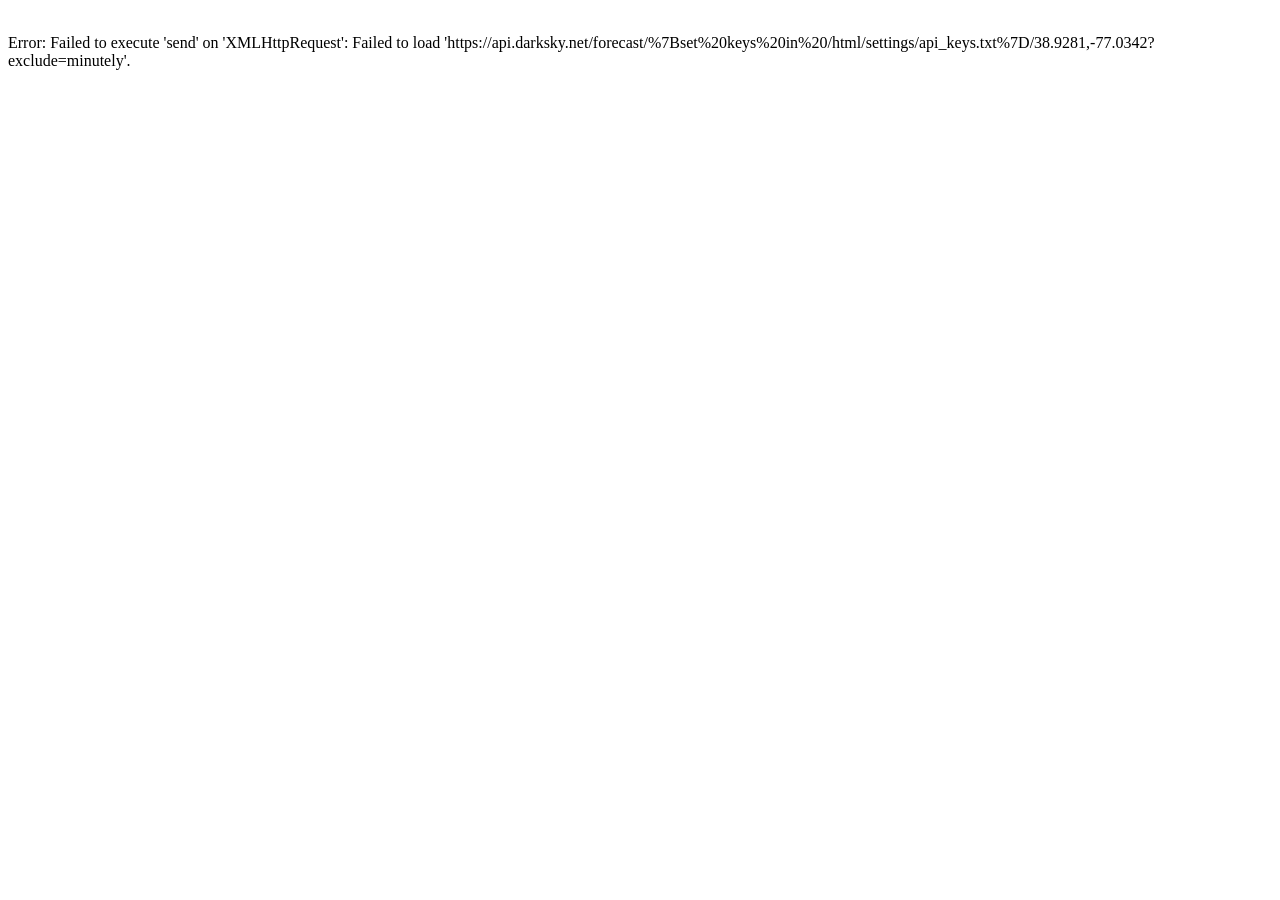
==== html/weather.html @ e0bd58fa "Update todos, enable alerts" ====
<!DOCTYPE HTML PUBLIC "-//W3C//DTD HTML 4.01 Transitional//EN" "http://www.w3.org/TR/html4/loose.dtd">
<html>
<head>
    <title>DC Weather Data</title>
	<meta http-equiv="refresh" content="180">
	<meta http-equiv="Content-Type" content="text/html; charset=utf-8">
    <script src="http://ajax.googleapis.com/ajax/libs/jquery/1.9.0/jquery.min.js" type="text/javascript"></script>
    <script src="api/darksky/weather.js" type="text/javascript"></script>
    <script src="js/api_key.js" type="text/javascript"></script>
	<link href="css/style.css" rel="stylesheet">
	<link href="css/weather-bar.css" rel="stylesheet">
	<link href="css/fontawesome-all.css" rel="stylesheet">
    <link href="css/dripicons-webfont.css" rel="stylesheet">
	<script type="text/javascript">
    $(function() {
		// Set DARKSKY API key in: 	/html/settings/api_keys.txt
		//	DARK SKY API: 1000 requests per day, 41 per hour.
		// 		Every 15 minutes: 96 requests/day
		// 		Every 5 minutes: 288 requests/day
		//		Every 3 minutes: 480 requests/day (selected)
		// 		Every 2 minutes: 720 requests/day
		
		var coordinates = "38.9281,-77.0342";
		var darkSkyUrl_forecast = "https://api.darksky.net/forecast/";
		var refreshRate = 0;	// TODO
		
		var staticWeatherData = {};		
		var allWeatherAlerts = [];
		var allWeatherHourly = {};
		var allWeatherDaily = {};
		
		var displayObj = document.getElementById("display");
		
		var dateObj = new Date();
		var dateNow = dateObj.toLocaleDateString();
		var timeNow = dateObj.toLocaleTimeString();
		var dayOfWeek = dateObj.getDay();
		var days = ['Sunday', 'Monday', 'Tuesday', 'Wednesday', 'Thursday', 'Friday', 'Saturday'];
		var today = days[dayOfWeek];
		var timezone = "";
		var offset = "";
		
		// File loading functions
		// ----------------------------------------------------------
		function loadJSON(callback) {
			var xobj = new XMLHttpRequest();
				xobj.overrideMimeType("application/json");
			// Synchronous ajax call (false)
			xobj.open('GET', 'api/darksky/static_dcexample.json', false);
			xobj.onreadystatechange = function () {
				  if (xobj.readyState == 4 && xobj.status == "200") {
					callback(xobj.responseText);
				  }
			};
			xobj.send(null);  			
		}		
		function setWeatherDataCallback(data) {
			staticWeatherData = JSON.parse(data);
		}	
	
		function saveWeatherInfoStatic(){
			var weatherHourly = staticWeatherData.hourly;
			var weatherDaily = staticWeatherData.daily;
			var weatherAlerts = staticWeatherData.alerts;
			
			allWeatherHourly = new WeatherHourlies(weatherHourly);
			allWeatherDaily = new WeatherDailies(weatherDaily);

			for (var i = 0; i < weatherAlerts.length; i++) {
				allWeatherAlerts.push(new WeatherAlert(weatherAlerts[i]));
			}
		}    
		function saveWeatherInfoAJAX() {
			var params = {
				"exclude": "minutely",
			};
  			var apiLink = "https://api.darksky.net/forecast/" + apiKeyHelper.apiKey + "/" + coordinates + "?" + $.param(params);
			$.ajax({
				url: apiKeyHelper.getAPIUrl(apiLink),
				type: "GET",
				async: false,
			})
			.done(function(data, textStatus, request) {
				var responseHeaders = request.getAllResponseHeaders();
				var numCalls = request.getResponseHeader('X-Forecast-API-Calls');
				var weatherData = data;
				var weatherHourly = weatherData.hourly;
				var weatherDaily = weatherData.daily;
				var weatherAlerts = weatherData.alerts;
				
				allWeatherHourly = new WeatherHourlies(weatherHourly);
				allWeatherDaily = new WeatherDailies(weatherDaily);

				if (weatherAlerts !== undefined) {
					for (var i = 0; i < weatherAlerts.length; i++) {
						allWeatherAlerts.push(new WeatherAlert(weatherAlerts[i]));
					}
				}
			})
			.fail(function(xhr, status, error) {
				displayObj.innerHTML += "<br>Error: " + error.message;
			});
			
		}  
		function displayWeatherInfo(showAlerts) {
			var weatherUtils = new WeatherUtils();
			var pageHTML = "<table class='outerTable forecast-table'>";
			
			// Alerts
			if (allWeatherAlerts.length > 0 && showAlerts) {
				pageHTML += "<tr><td colspan='4' width='100%'>";
				pageHTML += "<table border=0 cellpadding=5 cellspacing=0>";
				if (allWeatherAlerts !== undefined || allWeatherAlerts.length > 0) {
					for (var a = 0; a < allWeatherAlerts.length; a++) {
						var currentAlert = allWeatherAlerts[a];
						pageHTML += "<tr><td>";
						pageHTML += currentAlert.title + " (" + currentAlert.regions.join(",") + ")<br>";
						pageHTML += "Severity: " + currentAlert.severity + "<br>"
						pageHTML += "Issued: " + currentAlert.getDate(currentAlert.time) + " " + currentAlert.getTime(currentAlert.time) + "<br>";
						pageHTML += "Expires: " + currentAlert.getDate(currentAlert.expires) + " " + currentAlert.getTime(currentAlert.expires) + "<br>";
						pageHTML += "<br>" + currentAlert.description + "<br>";
						pageHTML += "<a href='" + currentAlert.moreInfoUri + "'>MORE INFO</a>";
						pageHTML += "</td></tr>";
					}
				}
				pageHTML += "</table></td></tr>";
			}
			
			// Today
			// -------------------------------------------------------------
			var currentHour = allWeatherHourly.allHours[0];
			var todayForecast = allWeatherDaily.allDays[0];
			pageHTML += "<tr><td style='vertical-align:top;' rowspan='2' class='weather-panel " 
				+ weatherUtils.getDayBackgroundColor(currentHour.icon) + " today'>";
			pageHTML += "<span class='weather-day weather-uppercase'>" + currentHour.getDay() + "</span> ";
			pageHTML += "<span class='weather-uppercase weather-date'>" + currentHour.getDate() + "<br>" + currentHour.getTime(false) + "</span><br>";
			
			var todayHigh = Math.round(todayForecast.temperatureHigh);
			var todayLow = Math.round(todayForecast.temperatureLow);
			pageHTML += iconAndCandlestick('#ccc', weatherUtils, todayHigh, todayLow, todayHigh, todayLow, currentHour.icon, true);
			
			pageHTML += "<table border=0 cellpadding=0 cellspacing=2 width='100%'><tr></tr><tr><td>";
			pageHTML += "<span class='forecast-hi'>" + Math.round(currentHour.temperature) + "&#0176;</span></td>";
			pageHTML += "<td style='align:right;'>";
			pageHTML += "<span class='forecast-summary'>" + currentHour.summary + "</span>";
			pageHTML += "</td></tr></table>";
			
			//pageHTML += "<span class='forecast-hi'>" + Math.round(currentHour.temperature) + "&#0176;</span>";
			//pageHTML += "&nbsp;";
			//pageHTML += "<span class='forecast-summary'>" + currentHour.summary + "</span><br>";
			
			// EVERY THREE HOURS
			pageHTML += "<table border=0 cellpadding=5 cellspacing=0 class='forecast-next-hours'>";
			for (var h = 2; h < 9; h += 3) {	
				var currentForecast = allWeatherHourly.allHours[h];
				pageHTML += "<tr>";
				pageHTML += "<td>" + currentForecast.getTime() + "</td>";
				pageHTML += "<td align='center'><i class='weather-icon icon diw-" + weatherUtils.getWeatherIcon(currentForecast.icon);
				pageHTML += "' style='font-size:25pt;position:relative;top:0px;' title='" + currentForecast.icon + "'></i></td></tr>";
			}
			pageHTML += "</table><br>";
			
			//pageHTML += "<span class='forecast-hi'>" + Math.round(todayForecast.temperatureHigh) + "&#0176;</span>" + " / ";
			//pageHTML += Math.round(todayForecast.temperatureLow) + "&#0176;<br>";
			
						
			pageHTML += "<table border=0 cellpadding=10 cellspacing=0 class='forecast-sunrise-sunset'>";					
			pageHTML += "<tr><td align='center'><i class='icon diw-sun-low' title='sunrise'></i></td><td>";
			pageHTML += weatherUtils.getTime(todayForecast.sunriseTime) + "</td><tr>";
			pageHTML += "<td align='center'><i class='icon diw-sun-lower' title='sunset'></i></td><td>";
			pageHTML += weatherUtils.getTime(todayForecast.sunsetTime) + "</td></tr></table>";		

			// BOTTOM TABLE: high/low, summary, and precip
			pageHTML += "<br><table border=0 cellpadding=4 cellspacing=0 width='100%'><tr></tr><tr>";
			pageHTML += "<td>";
			// High/low and summary
			pageHTML += 		"<span class='forecast-hi'>" + Math.round(todayForecast.temperatureHigh) + "&#0176;</span>" + " / ";
			pageHTML += 		Math.round(todayForecast.temperatureLow) + "&#0176;<br>";
			pageHTML += 		"<span class='forecast-summary'>" + todayForecast.summary + "</span>";
			pageHTML += "</td><td align=right style='vertical-align:bottom;'>";	
			// Precipitation percent
			var precipProbability = Math.round(todayForecast.precipProbability);
			pageHTML += "<table border=0 cellpadding=4 cellspacing=0 class='precip-box'>";
			pageHTML += 	"<tr class='precip-box'>";
			pageHTML += 		"<td rowspan=2 class='precip-box'>";
			pageHTML += 			"<div class='overflow-wrap'>";
			pageHTML += 				"<div class='respect-overflow' style='height: " + precipProbability + "%; z-index:300;'>";
			pageHTML += 					"<div></div>";
			pageHTML += 				"</div>";
			pageHTML += 			"</div>";
			pageHTML += 		"</td>";
			pageHTML += 		"<td class='precip-box'>";
			pageHTML += 			"<i class='icon diw-" + weatherUtils.getPrecipWeatherIcon(todayForecast.precipType, precipProbability);
			pageHTML += 				"' style='font-size:22pt;position:relative;top:7px;left:-2px;' title='" + todayForecast.precipType + "'></i>";
			pageHTML += 		"</td>";
			pageHTML += 	"</tr>";
			pageHTML +=  "<tr>";
			pageHTML += 		"<td style='position:relative;top:-4px;'>";
			pageHTML += 		precipProbability + "%";
			pageHTML += 		"</td>";
			pageHTML += 	"</tr>";
			pageHTML += "</table>";
			pageHTML += "</td></tr></table>"
			
			// End of today cell
			pageHTML += "</td>";
			
			// -------------------------------------------------------------			
			// Next six days
			// -------------------------------------------------------------			
			pageHTML += forecastRow(weatherUtils, allWeatherDaily, 1, 4);
			pageHTML += "</tr><tr>";
			pageHTML += forecastRow(weatherUtils, allWeatherDaily, 4, 7);
			pageHTML += "</tr></table>";
			// -------------------------------------------------------------
			return pageHTML;
		}
		
		function forecastRow(weatherUtils, allWeatherDaily, startDay, endDay) {	
			var rowHTML = "";
			var highestTemp = Math.round(allWeatherDaily.allDays[startDay].temperatureHigh);
			var lowestTemp = Math.round(allWeatherDaily.allDays[startDay].temperatureLow);
			for (var day = startDay; day < endDay; day++) {		
				if (allWeatherDaily.allDays[day].temperatureHigh > highestTemp) {
					highestTemp = Math.round(allWeatherDaily.allDays[day].temperatureHigh);
				}
				if (allWeatherDaily.allDays[day].temperatureLow < lowestTemp) {
					lowestTemp = Math.round(allWeatherDaily.allDays[day].temperatureLow);
				}
			}
			for (var day = startDay; day < endDay; day++) {		
				var currentDay = allWeatherDaily.allDays[day];
				rowHTML += "<td class='forecast-next-seven weather-panel "
								+ weatherUtils.getDayBackgroundColor(currentDay.icon) + "'>";
				rowHTML += "<div class='weather-uppercase'>";
				rowHTML += "<div class='day-" + currentDay.getDay() + " weather-day'>" + currentDay.getDay() + "</div>";
				rowHTML += "<div class='weather-date'>" + currentDay.getDate() + "</div>";
				rowHTML += "</div>";
				
				var rainBlue = "rgb(0, 170, 255)";
				var gray = "#ccc";
				var candleColor = gray;
				
				// Candlestick
				var todayHigh = Math.round(currentDay.temperatureHigh);
				var todayLow = Math.round(currentDay.temperatureLow);
				rowHTML += iconAndCandlestick('#ccc', weatherUtils, todayHigh, todayLow, highestTemp, lowestTemp, currentDay.icon);
								
				// Horizontal bar TEST
				//rowHTML += "<div class='weather-bar blue stripes'><span style='width: " + todayHigh + "%'></span></div>";
				
				// BOTTOM TABLE: high/low, summary, and precip
				rowHTML += "<table border=0 cellpadding=2 cellspacing=0 width='100%'><tr>";
				rowHTML += "<td>";
				// High/low and summary
				rowHTML += 		"<span class='forecast-hi'>" + todayHigh + "&#0176;</span>" + " / ";
				rowHTML += 		todayLow + "&#0176;<br>";
				rowHTML += 		"<span class='forecast-summary'>" + weatherUtils.getShortenedSummary(currentDay.icon) + "</span>";
				rowHTML += "</td><td align=right>";				
				// Precip data
				var precipProbability = Math.round(currentDay.precipProbability);
				rowHTML += 		"<table border=0 cellpadding=4 cellspacing=0 class='precip-box'>";
				rowHTML += 			"<tr>";
				rowHTML += 				"<td rowspan=2 class='precip-box'>";
				rowHTML += 					"<div class='overflow-wrap'>";
				rowHTML += 						"<div class='respect-overflow' style='height: " + precipProbability + "%; z-index:300;'>";
				rowHTML += 							"<div></div>";
				rowHTML += 						"</div>";
				rowHTML += 					"</div>";
				rowHTML += 				"</td>";
				rowHTML += 				"<td class='precip-box'>";
				rowHTML += 					"<i class='icon diw-" + weatherUtils.getPrecipWeatherIcon(currentDay.precipType, currentDay.precipProbability);
				rowHTML += 						"' style='font-size:22pt;position:relative;top:7px;left:-2px;' title='" + currentDay.precipType + "'></i>";
				rowHTML += 				"</td>";
				rowHTML += 			"</tr>";
				rowHTML +=  		"<tr class='precip-box'>";
				rowHTML += 				"<td style='position:relative;top:-4px;'>";
				rowHTML += 				precipProbability + "%";
				rowHTML += 				"</td>";
				rowHTML += 			"</tr>";
				rowHTML += 		"</table>";
				rowHTML += "</td></tr></table>"
				
				rowHTML += "</td>";
			}
			return rowHTML;
		}
		
		function iconAndCandlestick(candleColor, weatherUtils, todayHigh, todayLow, highestHigh, lowestLow, icon, isFirstPanel = false) {
			var candleHTML = "";
			var minimumCandlestickHeight = (isFirstPanel === true) ? 80 : 165;
			var diff = todayHigh-todayLow;
			if (diff == 0) { diff = 1; }
			var candlestickLength = diff*4;
			var fromTop = (isFirstPanel === true) ? -20 : ((highestHigh-todayHigh)*4) - highestHigh;
			var totalPossibleCandlestickHeight = (highestHigh-lowestLow) * 5;
			if (totalPossibleCandlestickHeight < minimumCandlestickHeight) {
				totalPossibleCandlestickHeight = minimumCandlestickHeight;
			}
			candleHTML += "<table border=0 cellpadding=5 cellspacing=0><tr></tr><tr>";
			candleHTML += "<td style='height: " + totalPossibleCandlestickHeight + "px;width:50%'>";
			candleHTML += 		"<i class='weather-icon icon diw-" + weatherUtils.getWeatherIcon(icon);
			candleHTML += 		"' title='" + icon + "'></i>";
			candleHTML += "</td>";
			candleHTML += "<td style='height: " + totalPossibleCandlestickHeight + "px;width:50%;'>";	
			candleHTML += 		"<div class='temp-range-candlestick' ";
			candleHTML += 		"style='height: " + candlestickLength + "px; top: " + fromTop + "px; background-color: " + candleColor + ";'>";
			candleHTML += 			"<span class='candlestick_high_temp'>" + todayHigh + "&deg;</span>";
			candleHTML += 			"<span class='candlestick_low_temp'>" + todayLow + "&deg;</span>";
			candleHTML += 		"</div>";
			candleHTML += "</td>";
			candleHTML += "</tr></table>";
			return candleHTML;
		}
		
		// Load up static helper files
		var apiKeyHelper = new ApiKeyHelper("DARKSKY");
		if (apiKeyHelper.error != "") {
			displayObj.innerHTML = apiKeyHelper.error;			
		}
		loadJSON(setWeatherDataCallback);
		
		//saveWeatherInfoStatic();
		saveWeatherInfoAJAX();
		
		var showAlerts = true;
		var pageHTML = "<table border=0 cellpadding=0 cellspacing=0><tr>";
		pageHTML += "<td style='vertical-align:top;' colspan=2>";
		pageHTML += displayWeatherInfo(showAlerts);
		pageHTML += "</td></tr>";
		pageHTML += apiKeyHelper.apiKeyLastUpdated("https://darksky.net/poweredby/", "Powered by Dark Sky", dateNow, timeNow, 18);
		pageHTML += "</table>";
		displayObj.innerHTML = pageHTML;
	});
	</script>
</head>
<body>
	<p id="display"></p>
</body>
</html>
---- html/css/style.css ----
/*
	------------------
	GENERAL CSS
	------------------
*/
.api-link {
	font-size: 8pt;
	padding-right: 15px;
	font-family: "Cambria", Helvetica, sans-serif;
}
.lastUpdated {
	background-color: white;
	text-align: right;
	font-size: 10pt;
	font-family: "Cambria", Helvetica, sans-serif;
}
.outerTable {
	padding-left: 10px;
	padding-right: 10px;
	padding-top: 5px;
	padding-bottom: 5px;
	border: 0px;
	border-spacing: 0px;
	vertical-align: top;
}
.wmata-vehicle-title {
    position: relative;
	vertical-align: top;
	top: 30px;
	right: 5px;
	padding-left: 10px;
}

/*
	------------------
	METRO TRAIN CSS
	------------------
*/
.metroTable {	
    border: 2px solid black;
	font-size: 15px;
    font-family: "Times New Roman", Times, serif;
	border-top-left-radius: 10px;
	border-top-right-radius: 10px;
	margin: 5px;
}
.metroTable tr:nth-child(even) {
	background-color: #f2f2f2;
}
.metroTable td {
	padding: 8px;
}
.metroTable th {	
    text-align: right;
}


.stationHeader {
	font-family: "Microsoft YaHei", Helvetica, sans-serif;
	padding: 12px;
	background-color: #7f7f7f;
	font-weight: bold;
    text-align: center;	
	color: white;
	font-size: 15px;
	border-top-left-radius: 10px;
	border-top-right-radius: 10px;
}

.destinationHeader {
   /* font-family: "Arial", Times, serif; */
	font-family: "Microsoft YaHei", Times, sans-serif;
	font-size:11px;
	background-color: #c2c2d6;
	font-weight: bold;
    text-align: right;
	/*font-size: 14px; */
}

.bookendTrain {
	font-size: 12px; 
	font-style: italic;
	text-align: right;
}

.blink_me {
	font-weight: bold;
	animation: blinker 1.5s linear infinite;
}

@keyframes blinker {  
	50% { opacity: 0; }
}

.GR, .YL, .RD, .BL, .OR, .SV {
	font-weight: bold;
	padding: 5px;
    text-align: center;
}

.GR {
    background-color: #95d097;
	color: #3e8e41;
}
.YL {
    background-color: #ffffb3;
    color: #ffff00;
}
.RD {
    background-color: #ff9999;
    color: #ff1a1a;	
}
.BL {	
    background-color: #80b3ff;
    color: #0066ff;
}
.OR {	
    background-color: #ffcc99;
    color: #ff9933;
}
.SV {
    background-color: #d9d9d9;
    color: black;
}
/*
	------------------
	METRO BUS CSS
	------------------
*/

.busStopID {
	margin-top: .3em;
}

.BS1, .BS2, .BS4, .BS9, .B52, .B54 {
	/*font-family: "Times New Roman", Times, sans-serif; */
	font-family: "Microsoft YaHei", Helvetica, sans-serif; 
	font-size: 10pt;
    text-align: center;
	/*font-weight: bold;
	padding: 5px;
    text-align: center;
	margin-top: .3em; */
}
.BS9 {
	background-color: #29a329;
}
.BS2, .BS4 {
    background-color: #99e699;
    /*color: white; */
}
.BS1 {
    background-color: #c2f0c2;
    /*color: white; */
}


/*
	------------------
	WEATHER CSS
	------------------
*/
.forecast-table {
	font-family: "Cambria", Helvetica, sans-serif;  
	/*font-family: "Oswald", sans-serif;	*/
	/*font-family: "Candara", serif; */
	border-spacing: 8px;
    border-collapse: separate;
}
.forecast-summary {	
	float:left;
	margin-bottom:10px;
	text-transform: uppercase;
}
.forecast-next-hours, .forecast-sunrise-sunset {
	width: 100%;
	/*border-radius: 20px;*/
	/*border: 2px solid #777; */
	border: 2px solid #000;
}
.forecast-next-seven {
	width:180px;
}
.forecast-hi {
	font-size: 18pt;
}
.forecast-left {
	float:left;
	width:70%;	
}
.forecast-right {
	float:right;
	width:30%;
}

.weather-icon {
	color: #FFFFFF;
	font-size:80pt;
	display: inline-block;
	position: relative;
	top: -20px;
}

.weather-uppercase {
	text-transform: uppercase;
}
.day-Saturday, .day-Sunday {
	/* background-color: #FFFF00;
	border-radius: 4px; */
}
.weather-day {	
	color: #FFFFFF;
	vertical-align: top;
	font-size: 19pt;
	font-weight: bold;
	width:50%;
	display: inline-block;
	font-family: "Cambria Math", Helvetica, sans-serif; 
}
.weather-date {
	text-align: right;
	vertical-align: top;
	padding-left: 10px;
	padding-top: -60px;
	width:50%;
	top: -23px;
	right: -95px;
	display: inline-block;
	position: relative;
}

.precip-box {
	background-color:#fff!important;
	border-radius: 10px!important;
}
.precip-box tr {	
	background-color:#fff!important;
}
.precip-box tr:first-child td:first-child {
    border-top-left-radius: 10px!important;
    border-top-right-radius: 10px!important;
}
.precip-box tr:last-child td:last-child {
    border-bottom-left-radius: 10px!important;
    border-bottom-right-radius: 10px!important;
}

.weather-panel {
	border-radius: 20px;
	padding: 18px;
	vertical-align: top;
	width: 200px;
}
.weather-panel-back-cloudy {
	background-color: #32BEBC;
}
.weather-panel-back-cloudy.today tr:nth-child(odd) {
	background-color: #228281;
}
.weather-panel-back-cloudy.today tr:nth-child(even) {
	background-color: #32BEBC;
}
.weather-panel-back-rain {
	background-color: #2999B7;	
}
.weather-panel-back-rain.today tr:nth-child(odd) {
	background-color: #1D758B;
}
.weather-panel-back-rain.today tr:nth-child(even) {
	background-color: #2999B7;	
}

.weather-panel-back-fog {	
	background-color: #bbb;
}
.weather-panel-back-fog.today tr:nth-child(odd) {
	background-color: #aaa;
}
.weather-panel-back-fog.today tr:nth-child(even) {	
	background-color: #bbb;
}
.weather-panel-back-sun {	
	background-color: #E5C851;
}
.weather-panel-back-sun.today tr:nth-child(odd) {
	background-color: #D2A91A;
}
.weather-panel-back-sun.today tr:nth-child(even) {	
	background-color: #E5C851;
}
/*
             "clear-day",
                "clear-night",
                "partly-cloudy-day",
                "partly-cloudy-night",
                "cloudy",
                "rain",
                "sleet",
                "snow",
                "wind",
                "fog"
*/
---- html/css/weather-bar.css ----
/*body {
  font-family: 'Open Sans', sans-serif;
  text-align: center;
}
*/
.temp-range-candlestick {
	position: relative;
	width: 20px;
	margin: 18px auto 0;
	font-size: 12px;
	border-radius: 200px;
	
	background-color: #ccc;
    background-size: 30px 30px;
    background-image: linear-gradient(135deg, rgba(255, 255, 255, .15) 25%, transparent 25%,
                        transparent 50%, rgba(255, 255, 255, .15) 50%, rgba(255, 255, 255, .15) 75%,
                        transparent 75%, transparent); 
    animation: animate-stripes 3s linear infinite;             
}
.candlestick_high_temp {
	position: absolute;
	width: 100%;
	top: -16px;
	left: 2px;
}

.candlestick_low_temp {
	position: absolute;
	width: 100%;
	bottom: -16px;
	left: 2px;
}

.vertical-meter {
	-webkit-transform: rotate(90deg);
	-moz-transform: rotate(90deg);
	-o-transform: rotate(90deg);
	transform: rotate(90deg);
}
.relative-wrap {
    /*relative on second parent*/
    position: relative;
}
.overflow-wrap {
    width: 30px;
    height: 50px;
    border: 2px solid #777;
	border-top: none;
    overflow: hidden; 
    
    position: relative; /* comment out */
	margin-left: 5px;
    
    -moz-border-radius: 4px;
    -webkit-border-radius: 4px;
	border-top-left-radius: 0px;
	border-top-right-radius: 0px;
	border-bottom-left-radius: 4px;
	border-bottom-right-radius: 4px;
}

.respect-overflow, .respect-overflow div {
    width: 100%;
    overflow: hidden;
    left: -2px;
    position: absolute; 
/*	position: relative; */
}

.respect-overflow {
    border: 2px solid rgb(0, 170, 255);
    border-top-width: 0;
   /* background-color: #999; */
	background-color: rgb(0, 170, 255);
	/*background: url(../svg/ocean-clip-art.svg);
	background-size: 100px 60px;
	background-position: -20px, 0px, 0px, 0px;*/
    
    bottom: 0;
    height: 0%;
}

.respect-overflow div {
    border: 2px solid #3586FF;
    border-bottom-width: 0;
    /*background-color: orange;*/
    background-color: #3586FF;
	background: url(../svg/ocean-clip-art.svg);
	background-size: 100px 60px;
	background-position: -20px -10px;
	
    top: 0;
    width: 100%;
    height: 2px;
	/*height: 77px;*/
}

.ignore-overflow {
    position: absolute;
    top: 150px;
    left: 225px;
    height: 50px;
    width: 100%;
	text-align:center;
   /* background: red; */
    z-index: 500;
}
.bar-temp {
    z-index: 100;
}
.bar-side-temp {	
  z-index: 400;
 /* position: relative;  */
  
  
    position: absolute; /*
    top: 150px;
    left: 225px;
    height: 50px;
    width: 50px;
    background: red; */
 /* right: 60px; */
 /* float: right;*/
 /* margin-right: -50px;*/
 /* margin-top: -80px; */
}

.weather-bar {
    background-color: #1a1a1a;
    height: 25px;
    padding: 5px;
    width: 350px;
    margin: 50px 0;         
    border-radius: 5px;
    box-shadow: 0 1px 5px #000 inset, 0 1px 0 #444;           
}

/* https://catalin.red/stylish-css3-progress-bars/ */
.weather-bar span {
    display: inline-block;
    height: 100%;
    border-radius: 3px;
    box-shadow: 0 1px 0 rgba(255, 255, 255, .5) inset;
    transition: width .4s ease-in-out;    
}
.green span {
      background-color: #a5df41;
      background-image: linear-gradient(top, #a5df41, #4ca916);  
}
.stripes span {
    background-size: 30px 30px;
    background-image: linear-gradient(135deg, rgba(255, 255, 255, .15) 25%, transparent 25%,
                        transparent 50%, rgba(255, 255, 255, .15) 50%, rgba(255, 255, 255, .15) 75%,
                        transparent 75%, transparent);            
    
    animation: animate-stripes 3s linear infinite;             
}
@keyframes animate-stripes {
    0% {background-position: 0 0;} 100% {background-position: 60px 0;}
}
/* ---------------------------- */

.bar-container {
  max-width: 200px;
  margin: 0 auto;
  padding: 30px;
}

.goal-bar {
  position: relative;
  height: 100%;
  padding-left: 30px;

  .bar-labels {
    position: absolute;
    top: 0px;
    left: -10px;
    width: 30px;
    height: 100%;
    font-size: 12px;
    line-height: 12px;
    color: rgb(199, 199, 199);
  }
  .bar-label {
    display: inline-block;
    position: absolute;
    right: 0;
    margin-top: -6px;

    @for $i from 2 through 11 {
      &:nth-child(#{$i}) {
        top: percentage(($i * 0.1) - 0.1);
      }
    }

    &:first-child {
      margin-top: 0;
    }
    &:last-child {
      margin-top: -12px;
    }
  }

  .bar-wrap {
    position: relative;
    height: 100%;
    background: rgb(242, 242, 242);
    border: 1px solid rgb(199, 199, 199);
    border-radius: 3px;
    overflow: hidden;
  }

  .bar-line {
    position: absolute;
    width: 100%;
    height: 0;
    margin: 0;
    padding: 0;
    border: none;
    border-top: 1px solid rgb(199, 199, 199);

    @for $i from 1 through 10 {
      &:nth-child(#{$i}) {
        top: percentage($i / 10);
      }
    }
  }

  .bar {
    position: absolute;
    width: 100%;
    height: 100%;
    background: rgb(193, 232, 139);
    transform: translateY(100%);
    transition: all 0.2s;
  }

  .bar-info {
    position: relative;
    margin: 15px;
    
    .bar-info-inner {
      padding: 10px;
      background: rgb(140, 197, 41);
      border-radius: 3px;
      color: white;
      text-align: center;
    }
  }
}
---- html/css/dripicons-webfont.css ----
@charset "UTF-8";

@font-face {
  font-family: "dripicons-weather";
  src:url("../webfonts/dripicons-weather.eot");
  src:url("../webfonts/dripicons-weather.eot?#iefix") format("embedded-opentype"),
    url("../webfonts/dripicons-weather.woff") format("woff"),
    url("../webfonts/dripicons-weather.ttf") format("truetype"),
    url("../webfonts/dripicons-weather.svg#dripicons-weather") format("svg");
  font-weight: normal;
  font-style: normal;

}

[data-icon]:before {
  font-family: "dripicons-weather" !important;
  content: attr(data-icon);
  font-style: normal !important;
  font-weight: normal !important;
  font-variant: normal !important;
  text-transform: none !important;
  speak: none;
  line-height: 1;
  -webkit-font-smoothing: antialiased;
  -moz-osx-font-smoothing: grayscale;
}

[class^="diw-"]:before,
[class*=" diw-"]:before {
  font-family: "dripicons-weather" !important;
  font-style: normal !important;
  font-weight: normal !important;
  font-variant: normal !important;
  text-transform: none !important;
  speak: none;
  line-height: 1;
  -webkit-font-smoothing: antialiased;
  -moz-osx-font-smoothing: grayscale;
}

.diw-cloud:before {
  content: "a";
}
.diw-cloud-drizzle:before {
  content: "b";
}
.diw-cloud-drizzle-lightning:before {
  content: "c";
}
.diw-cloud-drizzle-lightning-moon:before {
  content: "d";
}
.diw-cloud-drizzle-lightning-sun:before {
  content: "e";
}
.diw-cloud-drizzle-lightning-sun-2:before {
  content: "f";
}
.diw-cloud-drizzle-moon:before {
  content: "g";
}
.diw-cloud-drizzle-sun:before {
  content: "h";
}
.diw-cloud-drizzle-sun-2:before {
  content: "i";
}
.diw-cloud-fog:before {
  content: "j";
}
.diw-cloud-fog-2:before {
  content: "k";
}
.diw-cloud-fog-moon:before {
  content: "l";
}
.diw-cloud-fog-sun:before {
  content: "m";
}
.diw-cloud-fog-sun-2:before {
  content: "n";
}
.diw-cloud-hail:before {
  content: "o";
}
.diw-cloud-hail-lightning:before {
  content: "p";
}
.diw-cloud-hail-lightning-moon:before {
  content: "q";
}
.diw-cloud-hail-lightning-sun:before {
  content: "r";
}
.diw-cloud-hail-lightning-sun-2:before {
  content: "s";
}
.diw-cloud-hail-moon:before {
  content: "t";
}
.diw-cloud-hail-sun:before {
  content: "u";
}
.diw-cloud-hail-sun-2:before {
  content: "v";
}
.diw-cloud-lightning:before {
  content: "w";
}
.diw-cloud-lightning-moon:before {
  content: "x";
}
.diw-cloud-lightning-sun:before {
  content: "y";
}
.diw-cloud-lightning-sun-2:before {
  content: "z";
}
.diw-cloud-moon:before {
  content: "A";
}
.diw-cloud-rain:before {
  content: "B";
}
.diw-cloud-rain-2:before {
  content: "C";
}
.diw-cloud-rain-2-moon:before {
  content: "D";
}
.diw-cloud-rain-2-sun:before {
  content: "E";
}
.diw-cloud-rain-2-sun-2:before {
  content: "F";
}
.diw-cloud-rain-lightning:before {
  content: "G";
}
.diw-cloud-rain-lightning-moon:before {
  content: "H";
}
.diw-cloud-rain-lightning-sun:before {
  content: "I";
}
.diw-cloud-rain-lightning-sun-2:before {
  content: "J";
}
.diw-cloud-rain-moon:before {
  content: "K";
}
.diw-cloud-rain-sun:before {
  content: "L";
}
.diw-cloud-rain-sun-2:before {
  content: "M";
}
.diw-cloud-snow:before {
  content: "N";
}
.diw-cloud-snow-moon:before {
  content: "O";
}
.diw-cloud-snow-sun:before {
  content: "P";
}
.diw-cloud-snow-sun-2:before {
  content: "Q";
}
.diw-cloud-sun:before {
  content: "R";
}
.diw-cloud-sun-2:before {
  content: "S";
}
.diw-cloud-wind:before {
  content: "T";
}
.diw-cloud-wind-2:before {
  content: "U";
}
.diw-cloud-wind-2-moon:before {
  content: "V";
}
.diw-cloud-wind-2-sun:before {
  content: "W";
}
.diw-cloud-wind-2-sun-2:before {
  content: "X";
}
.diw-cloud-wind-moon:before {
  content: "Y";
}
.diw-cloud-wind-sun:before {
  content: "Z";
}
.diw-cloud-wind-sun-2:before {
  content: "0";
}
.diw-clouds:before {
  content: "1";
}
.diw-clouds-moon:before {
  content: "2";
}
.diw-clouds-sun:before {
  content: "3";
}
.diw-clouds-sun-2:before {
  content: "4";
}
.diw-compass-east:before {
  content: "5";
}
.diw-compass-north:before {
  content: "6";
}
.diw-compass-south:before {
  content: "7";
}
.diw-compass-west:before {
  content: "8";
}
.diw-degrees-celcius:before {
  content: "9";
}
.diw-degrees-fahrenheit:before {
  content: "!";
}
.diw-drizzle:before {
  content: "\"";
}
.diw-flag:before {
  content: "#";
}
.diw-fog:before {
  content: "$";
}
.diw-hail:before {
  content: "%";
}
.diw-lightning:before {
  content: "&";
}
.diw-moon-25:before {
  content: "'";
}
.diw-moon-50:before {
  content: "(";
}
.diw-moon-75:before {
  content: ")";
}
.diw-moon-100:before {
  content: "*";
}
.diw-moon-stars:before {
  content: "+";
}
.diw-rain:before {
  content: ",";
}
.diw-raindrop:before {
  content: "-";
}
.diw-snow:before {
  content: ".";
}
.diw-sun:before {
  content: "/";
}
.diw-sun-eclipse:before {
  content: ":";
}
.diw-sun-low:before {
  content: ";";
}
.diw-sun-lower:before {
  content: "<";
}
.diw-sun-rise:before {
  content: "=";
}
.diw-sun-set:before {
  content: ">";
}
.diw-thermometer-25:before {
  content: "?";
}
.diw-thermometer-50:before {
  content: "@";
}
.diw-thermometer-75:before {
  content: "[";
}
.diw-thermometer-100:before {
  content: "]";
}
.diw-tornado:before {
  content: "^";
}
.diw-umbrella:before {
  content: "_";
}
.diw-umbrella-drizzle:before {
  content: "`";
}
.diw-wet:before {
  content: "{";
}
.diw-wind:before {
  content: "|";
}
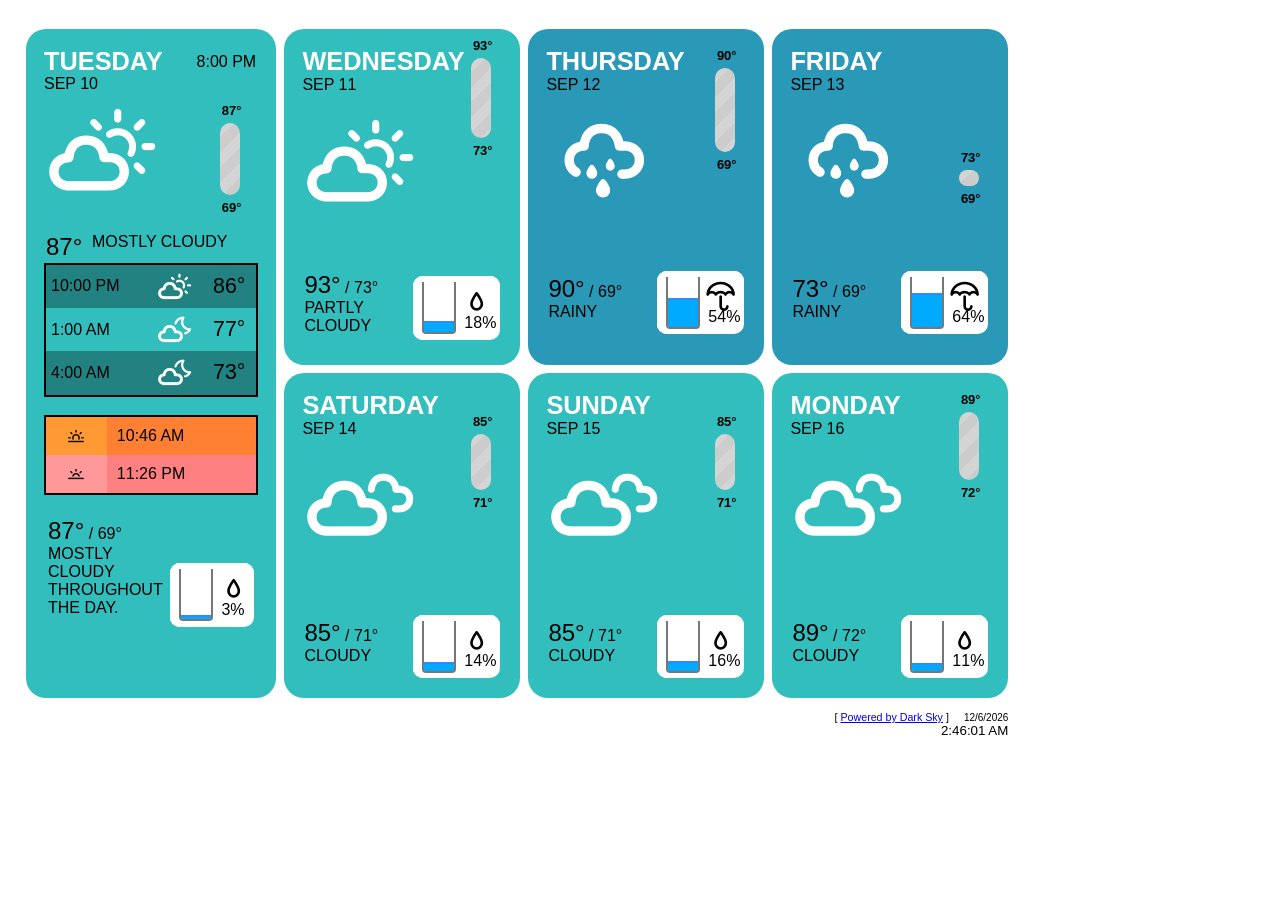
==== commit f359aaa5: "Add static weather data generator, CSS updates" ====
--- a/html/weather.html
+++ b/html/weather.html
@@ -1,4 +1,4 @@
-<!DOCTYPE HTML PUBLIC "-//W3C//DTD HTML 4.01 Transitional//EN" "http://www.w3.org/TR/html4/loose.dtd">
+﻿<!DOCTYPE HTML PUBLIC "-//W3C//DTD HTML 4.01 Transitional//EN" "http://www.w3.org/TR/html4/loose.dtd">
 <html>
 <head>
     <title>DC Weather Data</title>
@@ -22,7 +22,8 @@
 		
 		var coordinates = "38.9281,-77.0342";
 		var darkSkyUrl_forecast = "https://api.darksky.net/forecast/";
-		var refreshRate = 0;	// TODO
+        var refreshRate = 0;	// TODO
+        var staticSeason = "summer";
 		
 		var staticWeatherData = {};		
 		var allWeatherAlerts = [];
@@ -46,7 +47,7 @@
 			var xobj = new XMLHttpRequest();
 				xobj.overrideMimeType("application/json");
 			// Synchronous ajax call (false)
-			xobj.open('GET', 'api/darksky/static_dcexample.json', false);
+			xobj.open('GET', 'api/darksky/static_dcexample_' + staticSeason + '.json', false);
 			xobj.onreadystatechange = function () {
 				  if (xobj.readyState == 4 && xobj.status == "200") {
 					callback(xobj.responseText);
@@ -66,10 +67,12 @@
 			allWeatherHourly = new WeatherHourlies(weatherHourly);
 			allWeatherDaily = new WeatherDailies(weatherDaily);
 
-			for (var i = 0; i < weatherAlerts.length; i++) {
-				allWeatherAlerts.push(new WeatherAlert(weatherAlerts[i]));
-			}
-		}    
+            if (weatherAlerts != null) {
+                for (var i = 0; i < weatherAlerts.length; i++) {
+                    allWeatherAlerts.push(new WeatherAlert(weatherAlerts[i]));
+                }
+            }
+        }    
 		function saveWeatherInfoAJAX() {
 			var params = {
 				"exclude": "minutely",
@@ -131,9 +134,14 @@
 			var currentHour = allWeatherHourly.allHours[0];
 			var todayForecast = allWeatherDaily.allDays[0];
 			pageHTML += "<tr><td style='vertical-align:top;' rowspan='2' class='weather-panel " 
-				+ weatherUtils.getDayBackgroundColor(currentHour.icon) + " today'>";
-			pageHTML += "<span class='weather-day weather-uppercase'>" + currentHour.getDay() + "</span> ";
-			pageHTML += "<span class='weather-uppercase weather-date'>" + currentHour.getDate() + "<br>" + currentHour.getTime(false) + "</span><br>";
+                + weatherUtils.getDayBackgroundColor(currentHour.icon) + " today'>";
+            
+            //pageHTML += "<div class='day-" + currentDay.getDay() + " weather-day'>" + currentDay.getDay() + "</div>";
+            pageHTML += "<span class='weather-day weather-uppercase'>" + currentHour.getDay() + "</span>";
+            pageHTML += "<span class='weather-today-time'>" + currentHour.getTime(false) + "</span>";
+            pageHTML += "<div class='weather-today-date weather-uppercase'>" + currentHour.getDate() + "</div>";
+			//pageHTML += "<span class='weather-day weather-uppercase'>" + currentHour.getDay() + "</span> ";
+			//pageHTML += "<span class='weather-uppercase weather-date'>" + currentHour.getDate() + "<br>" + currentHour.getTime(false) + "</span><br>";
 			
 			var todayHigh = Math.round(todayForecast.temperatureHigh);
 			var todayLow = Math.round(todayForecast.temperatureLow);
@@ -156,7 +164,9 @@
 				pageHTML += "<tr>";
 				pageHTML += "<td>" + currentForecast.getTime() + "</td>";
 				pageHTML += "<td align='center'><i class='weather-icon icon diw-" + weatherUtils.getWeatherIcon(currentForecast.icon);
-				pageHTML += "' style='font-size:25pt;position:relative;top:0px;' title='" + currentForecast.icon + "'></i></td></tr>";
+                pageHTML += "' style='font-size:25pt;position:relative;top:0px;' title='" + currentForecast.icon + "'></i></td>";
+                pageHTML += "<td align='center'><span class='forecast-hourly'>" + Math.round(currentForecast.temperature) + "&#0176;</span></td>";
+                pageHTML += "</tr>";
 			}
 			pageHTML += "</table><br>";
 			
@@ -165,10 +175,10 @@
 			
 						
 			pageHTML += "<table border=0 cellpadding=10 cellspacing=0 class='forecast-sunrise-sunset'>";					
-			pageHTML += "<tr><td align='center'><i class='icon diw-sun-low' title='sunrise'></i></td><td>";
-			pageHTML += weatherUtils.getTime(todayForecast.sunriseTime) + "</td><tr>";
-			pageHTML += "<td align='center'><i class='icon diw-sun-lower' title='sunset'></i></td><td>";
-			pageHTML += weatherUtils.getTime(todayForecast.sunsetTime) + "</td></tr></table>";		
+            pageHTML += "<tr><td align='center' class='forecast-sunrise'><i class='icon diw-sun-low' title='sunrise'></i></td>";
+            pageHTML += "<td class='forecast-sunrise-time'>" + weatherUtils.getTime(todayForecast.sunriseTime) + "</td><tr>";
+            pageHTML += "<td align='center' class='forecast-sunset'><i class='icon diw-sun-lower' title='sunset'></i></td>";
+            pageHTML += "<td class='forecast-sunset-time'>" + weatherUtils.getTime(todayForecast.sunsetTime) + "</td></tr></table>";		
 
 			// BOTTOM TABLE: high/low, summary, and precip
 			pageHTML += "<br><table border=0 cellpadding=4 cellspacing=0 width='100%'><tr></tr><tr>";
@@ -304,7 +314,7 @@
 			candleHTML += "</td>";
 			candleHTML += "<td style='height: " + totalPossibleCandlestickHeight + "px;width:50%;'>";	
 			candleHTML += 		"<div class='temp-range-candlestick' ";
-			candleHTML += 		"style='height: " + candlestickLength + "px; top: " + fromTop + "px; background-color: " + candleColor + ";'>";
+			candleHTML += 		"style='height: " + candlestickLength + "px; top: " + fromTop + "px; left: 20px; background-color: " + candleColor + ";'>";
 			candleHTML += 			"<span class='candlestick_high_temp'>" + todayHigh + "&deg;</span>";
 			candleHTML += 			"<span class='candlestick_low_temp'>" + todayLow + "&deg;</span>";
 			candleHTML += 		"</div>";
@@ -320,8 +330,8 @@
 		}
 		loadJSON(setWeatherDataCallback);
 		
-		//saveWeatherInfoStatic();
-		saveWeatherInfoAJAX();
+		saveWeatherInfoStatic();
+		//saveWeatherInfoAJAX();
 		
 		var showAlerts = true;
 		var pageHTML = "<table border=0 cellpadding=0 cellspacing=0><tr>";
--- a/html/css/style.css
+++ b/html/css/style.css
@@ -179,8 +179,23 @@
 	/*border: 2px solid #777; */
 	border: 2px solid #000;
 }
+.forecast-sunrise {
+    background-color: #ff9933;
+}
+.forecast-sunrise-time {
+    background-color: #ff8033;
+}
+.forecast-sunset {
+    background-color: #ff9999;
+}
+.forecast-sunset-time {
+    background-color: #ff8080;
+}
 .forecast-next-seven {
 	width:180px;
+}
+.forecast-hourly {
+    font-size: 16pt;
 }
 .forecast-hi {
 	font-size: 18pt;
@@ -219,15 +234,31 @@
 	font-family: "Cambria Math", Helvetica, sans-serif; 
 }
 .weather-date {
-	text-align: right;
-	vertical-align: top;
-	padding-left: 10px;
+	text-align: left;
+	vertical-align: top;
 	padding-top: -60px;
 	width:50%;
 	top: -23px;
-	right: -95px;
-	display: inline-block;
-	position: relative;
+}
+.weather-today-date {
+    text-align: left;
+    vertical-align: top;
+    padding-top: -60px;
+    width: 50%;
+    top: -19px;
+    display: inline-block;
+    position: relative;
+}
+.weather-today-time {
+    text-align: right;
+    vertical-align: top;
+    padding-left: 10px;
+    padding-top: -60px;
+    width:50%;
+    top: -23px;
+    right: -95px;
+    display: inline-block;
+    position: relative;
 }
 
 .precip-box {
--- a/html/css/weather-bar.css
+++ b/html/css/weather-bar.css
@@ -7,7 +7,8 @@
 	position: relative;
 	width: 20px;
 	margin: 18px auto 0;
-	font-size: 12px;
+	font-size: 13px;
+    font-weight: bold;
 	border-radius: 200px;
 	
 	background-color: #ccc;
@@ -20,14 +21,14 @@
 .candlestick_high_temp {
 	position: absolute;
 	width: 100%;
-	top: -16px;
+	top: -20px;
 	left: 2px;
 }
 
 .candlestick_low_temp {
 	position: absolute;
 	width: 100%;
-	bottom: -16px;
+	bottom: -20px;
 	left: 2px;
 }
 
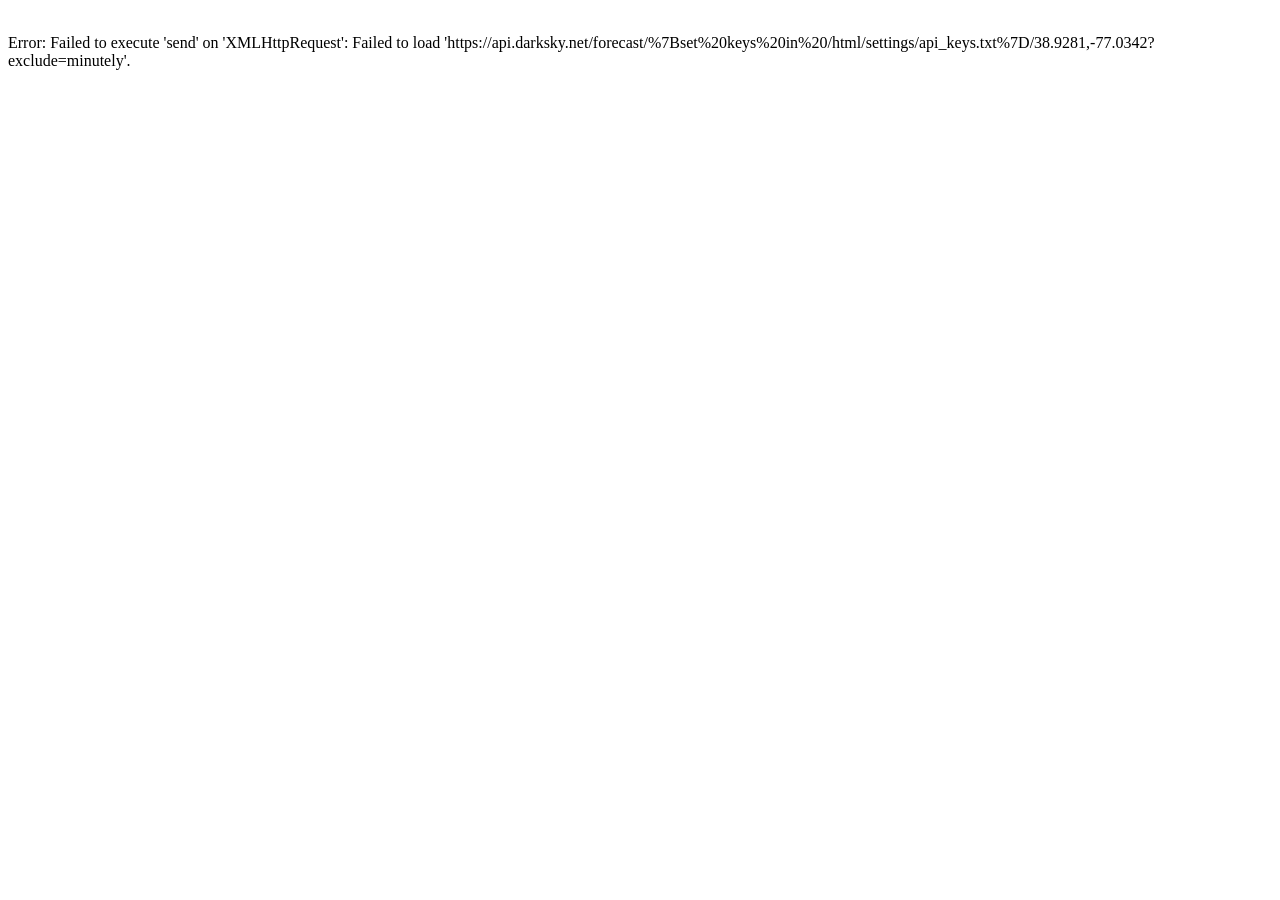
==== commit 4fdd40ac: "UI tweaks and adding debug mode" ====
--- a/html/weather.html
+++ b/html/weather.html
@@ -19,11 +19,20 @@
 		// 		Every 5 minutes: 288 requests/day
 		//		Every 3 minutes: 480 requests/day (selected)
 		// 		Every 2 minutes: 720 requests/day
-		
+
+        // Washington, DC
 		var coordinates = "38.9281,-77.0342";
 		var darkSkyUrl_forecast = "https://api.darksky.net/forecast/";
         var refreshRate = 0;	// TODO
+
+        // --------------------------------------------------
+        // UPDATE FOR STATIC DATA
+        // --------------------------------------------------
+        var useStatic = false;
         var staticSeason = "summer";
+        var staticFileVersion = "1";
+        var staticIgnoreAlerts = true;
+        // --------------------------------------------------
 		
 		var staticWeatherData = {};		
 		var allWeatherAlerts = [];
@@ -45,9 +54,13 @@
 		// ----------------------------------------------------------
 		function loadJSON(callback) {
 			var xobj = new XMLHttpRequest();
-				xobj.overrideMimeType("application/json");
+            xobj.overrideMimeType("application/json");
+
 			// Synchronous ajax call (false)
-			xobj.open('GET', 'api/darksky/static_dcexample_' + staticSeason + '.json', false);
+            var staticVersion = staticFileVersion ? ("-" + staticFileVersion) : "";
+            var staticFilename = 'api/darksky/static_dcexample_' + staticSeason + staticVersion + '.json';
+
+            xobj.open('GET', staticFilename, false);
 			xobj.onreadystatechange = function () {
 				  if (xobj.readyState == 4 && xobj.status == "200") {
 					callback(xobj.responseText);
@@ -67,7 +80,7 @@
 			allWeatherHourly = new WeatherHourlies(weatherHourly);
 			allWeatherDaily = new WeatherDailies(weatherDaily);
 
-            if (weatherAlerts != null) {
+            if (weatherAlerts != null && !staticIgnoreAlerts) {
                 for (var i = 0; i < weatherAlerts.length; i++) {
                     allWeatherAlerts.push(new WeatherAlert(weatherAlerts[i]));
                 }
@@ -136,12 +149,9 @@
 			pageHTML += "<tr><td style='vertical-align:top;' rowspan='2' class='weather-panel " 
                 + weatherUtils.getDayBackgroundColor(currentHour.icon) + " today'>";
             
-            //pageHTML += "<div class='day-" + currentDay.getDay() + " weather-day'>" + currentDay.getDay() + "</div>";
             pageHTML += "<span class='weather-day weather-uppercase'>" + currentHour.getDay() + "</span>";
             pageHTML += "<span class='weather-today-time'>" + currentHour.getTime(false) + "</span>";
             pageHTML += "<div class='weather-today-date weather-uppercase'>" + currentHour.getDate() + "</div>";
-			//pageHTML += "<span class='weather-day weather-uppercase'>" + currentHour.getDay() + "</span> ";
-			//pageHTML += "<span class='weather-uppercase weather-date'>" + currentHour.getDate() + "<br>" + currentHour.getTime(false) + "</span><br>";
 			
 			var todayHigh = Math.round(todayForecast.temperatureHigh);
 			var todayLow = Math.round(todayForecast.temperatureLow);
@@ -152,11 +162,7 @@
 			pageHTML += "<td style='align:right;'>";
 			pageHTML += "<span class='forecast-summary'>" + currentHour.summary + "</span>";
 			pageHTML += "</td></tr></table>";
-			
-			//pageHTML += "<span class='forecast-hi'>" + Math.round(currentHour.temperature) + "&#0176;</span>";
-			//pageHTML += "&nbsp;";
-			//pageHTML += "<span class='forecast-summary'>" + currentHour.summary + "</span><br>";
-			
+						
 			// EVERY THREE HOURS
 			pageHTML += "<table border=0 cellpadding=5 cellspacing=0 class='forecast-next-hours'>";
 			for (var h = 2; h < 9; h += 3) {	
@@ -169,10 +175,6 @@
                 pageHTML += "</tr>";
 			}
 			pageHTML += "</table><br>";
-			
-			//pageHTML += "<span class='forecast-hi'>" + Math.round(todayForecast.temperatureHigh) + "&#0176;</span>" + " / ";
-			//pageHTML += Math.round(todayForecast.temperatureLow) + "&#0176;<br>";
-			
 						
 			pageHTML += "<table border=0 cellpadding=10 cellspacing=0 class='forecast-sunrise-sunset'>";					
             pageHTML += "<tr><td align='center' class='forecast-sunrise'><i class='icon diw-sun-low' title='sunrise'></i></td>";
@@ -329,10 +331,13 @@
 			displayObj.innerHTML = apiKeyHelper.error;			
 		}
 		loadJSON(setWeatherDataCallback);
-		
-		saveWeatherInfoStatic();
-		//saveWeatherInfoAJAX();
-		
+
+        if (useStatic) {
+            saveWeatherInfoStatic();
+        } else {
+            saveWeatherInfoAJAX();
+        }
+
 		var showAlerts = true;
 		var pageHTML = "<table border=0 cellpadding=0 cellspacing=0><tr>";
 		pageHTML += "<td style='vertical-align:top;' colspan=2>";
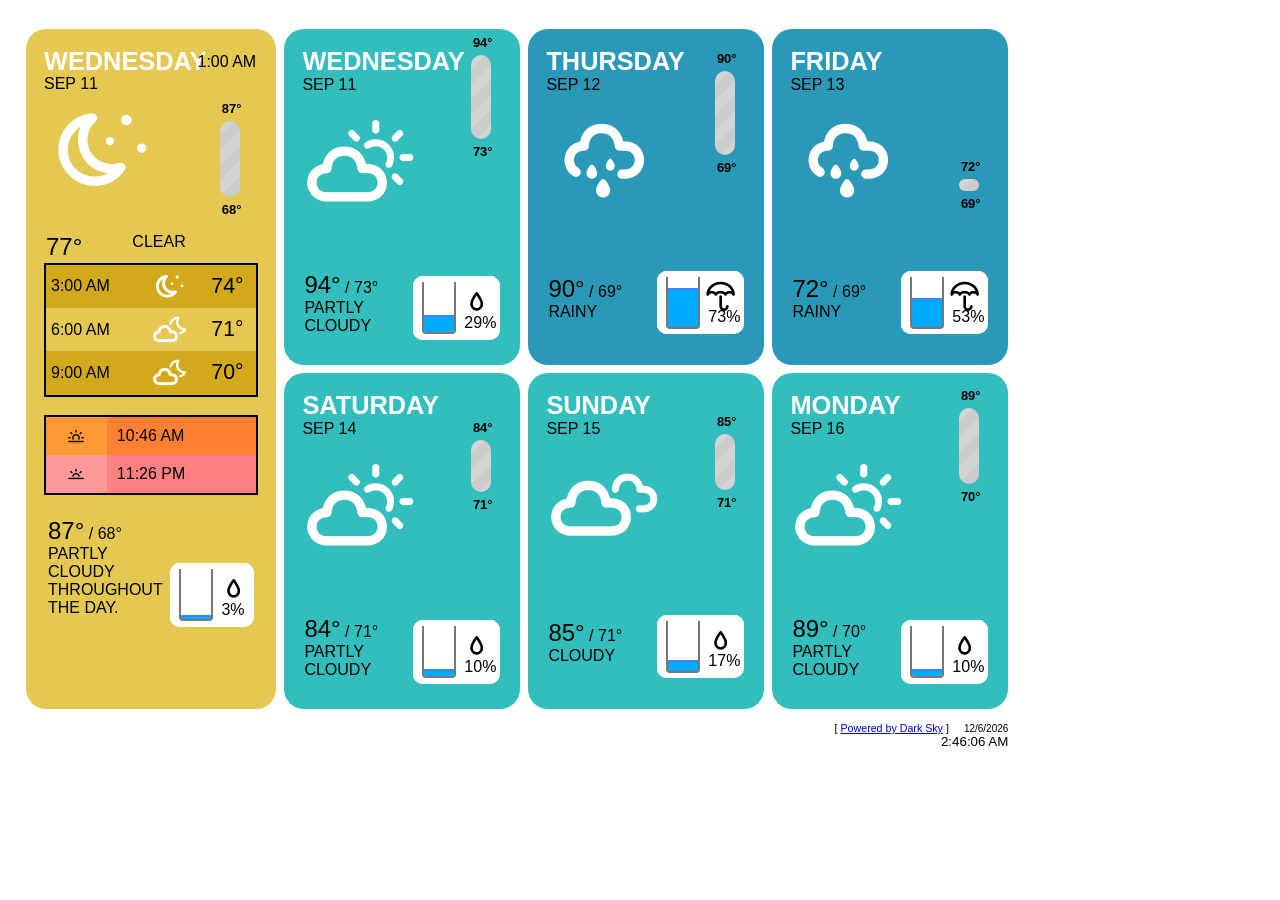
==== commit 94204d8e: "UI candlestick fixes" ====
--- a/html/weather.html
+++ b/html/weather.html
@@ -28,7 +28,7 @@
         // --------------------------------------------------
         // UPDATE FOR STATIC DATA
         // --------------------------------------------------
-        var useStatic = false;
+        var useStatic = true;
         var staticSeason = "summer";
         var staticFileVersion = "1";
         var staticIgnoreAlerts = true;
@@ -315,8 +315,8 @@
 			candleHTML += 		"' title='" + icon + "'></i>";
 			candleHTML += "</td>";
 			candleHTML += "<td style='height: " + totalPossibleCandlestickHeight + "px;width:50%;'>";	
-			candleHTML += 		"<div class='temp-range-candlestick' ";
-			candleHTML += 		"style='height: " + candlestickLength + "px; top: " + fromTop + "px; left: 20px; background-color: " + candleColor + ";'>";
+            candleHTML += 		"<div class='temperature-candlestick' ";
+			candleHTML += 		"style='height: " + candlestickLength + "px; top: " + fromTop + "px; background-color: " + candleColor + ";'>";
 			candleHTML += 			"<span class='candlestick_high_temp'>" + todayHigh + "&deg;</span>";
 			candleHTML += 			"<span class='candlestick_low_temp'>" + todayLow + "&deg;</span>";
 			candleHTML += 		"</div>";
--- a/html/css/weather-bar.css
+++ b/html/css/weather-bar.css
@@ -1,15 +1,11 @@
-/*body {
-  font-family: 'Open Sans', sans-serif;
-  text-align: center;
-}
-*/
-.temp-range-candlestick {
+.temperature-candlestick {
 	position: relative;
 	width: 20px;
 	margin: 18px auto 0;
 	font-size: 13px;
     font-weight: bold;
 	border-radius: 200px;
+    right: -20px;
 	
 	background-color: #ccc;
     background-size: 30px 30px;
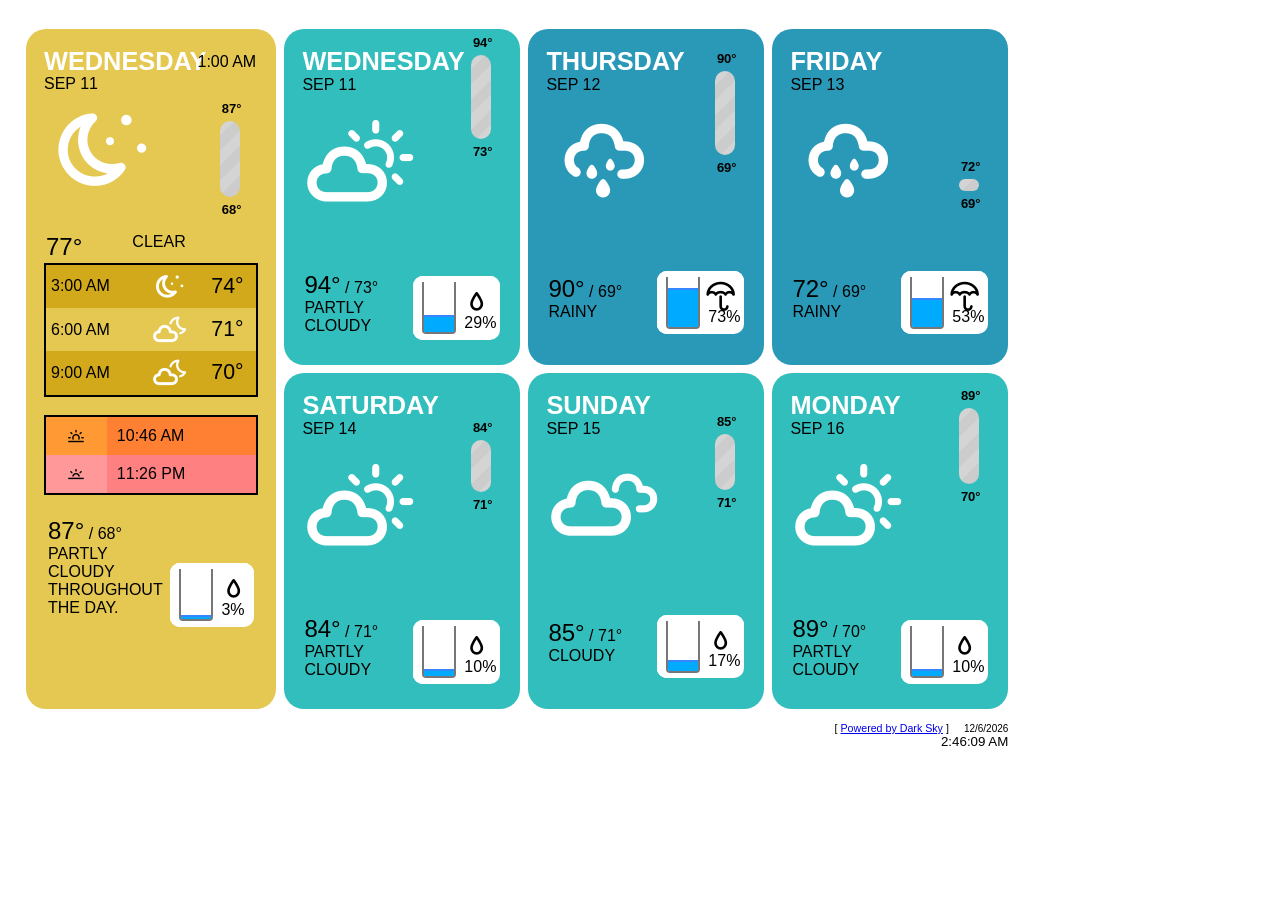
==== commit b6b572ab: "Renaming settings_helper" ====
--- a/html/weather.html
+++ b/html/weather.html
@@ -6,7 +6,7 @@
 	<meta http-equiv="Content-Type" content="text/html; charset=utf-8">
     <script src="http://ajax.googleapis.com/ajax/libs/jquery/1.9.0/jquery.min.js" type="text/javascript"></script>
     <script src="api/darksky/weather.js" type="text/javascript"></script>
-    <script src="js/api_key.js" type="text/javascript"></script>
+    <script src="js/settings_helper.js" type="text/javascript"></script>
 	<link href="css/style.css" rel="stylesheet">
 	<link href="css/weather-bar.css" rel="stylesheet">
 	<link href="css/fontawesome-all.css" rel="stylesheet">
@@ -90,9 +90,9 @@
 			var params = {
 				"exclude": "minutely",
 			};
-  			var apiLink = "https://api.darksky.net/forecast/" + apiKeyHelper.apiKey + "/" + coordinates + "?" + $.param(params);
+            var apiLink = "https://api.darksky.net/forecast/" + settingsHelper.apiKey + "/" + coordinates + "?" + $.param(params);
 			$.ajax({
-				url: apiKeyHelper.getAPIUrl(apiLink),
+                url: settingsHelper.getAPIUrl(apiLink),
 				type: "GET",
 				async: false,
 			})
@@ -326,9 +326,9 @@
 		}
 		
 		// Load up static helper files
-		var apiKeyHelper = new ApiKeyHelper("DARKSKY");
-		if (apiKeyHelper.error != "") {
-			displayObj.innerHTML = apiKeyHelper.error;			
+        var settingsHelper = new SettingsHelper("DARKSKY");
+        if (settingsHelper.error != "") {
+            displayObj.innerHTML = settingsHelper.error;			
 		}
 		loadJSON(setWeatherDataCallback);
 
@@ -343,7 +343,7 @@
 		pageHTML += "<td style='vertical-align:top;' colspan=2>";
 		pageHTML += displayWeatherInfo(showAlerts);
 		pageHTML += "</td></tr>";
-		pageHTML += apiKeyHelper.apiKeyLastUpdated("https://darksky.net/poweredby/", "Powered by Dark Sky", dateNow, timeNow, 18);
+        pageHTML += settingsHelper.apiKeyLastUpdated("https://darksky.net/poweredby/", "Powered by Dark Sky", dateNow, timeNow, 18);
 		pageHTML += "</table>";
 		displayObj.innerHTML = pageHTML;
 	});
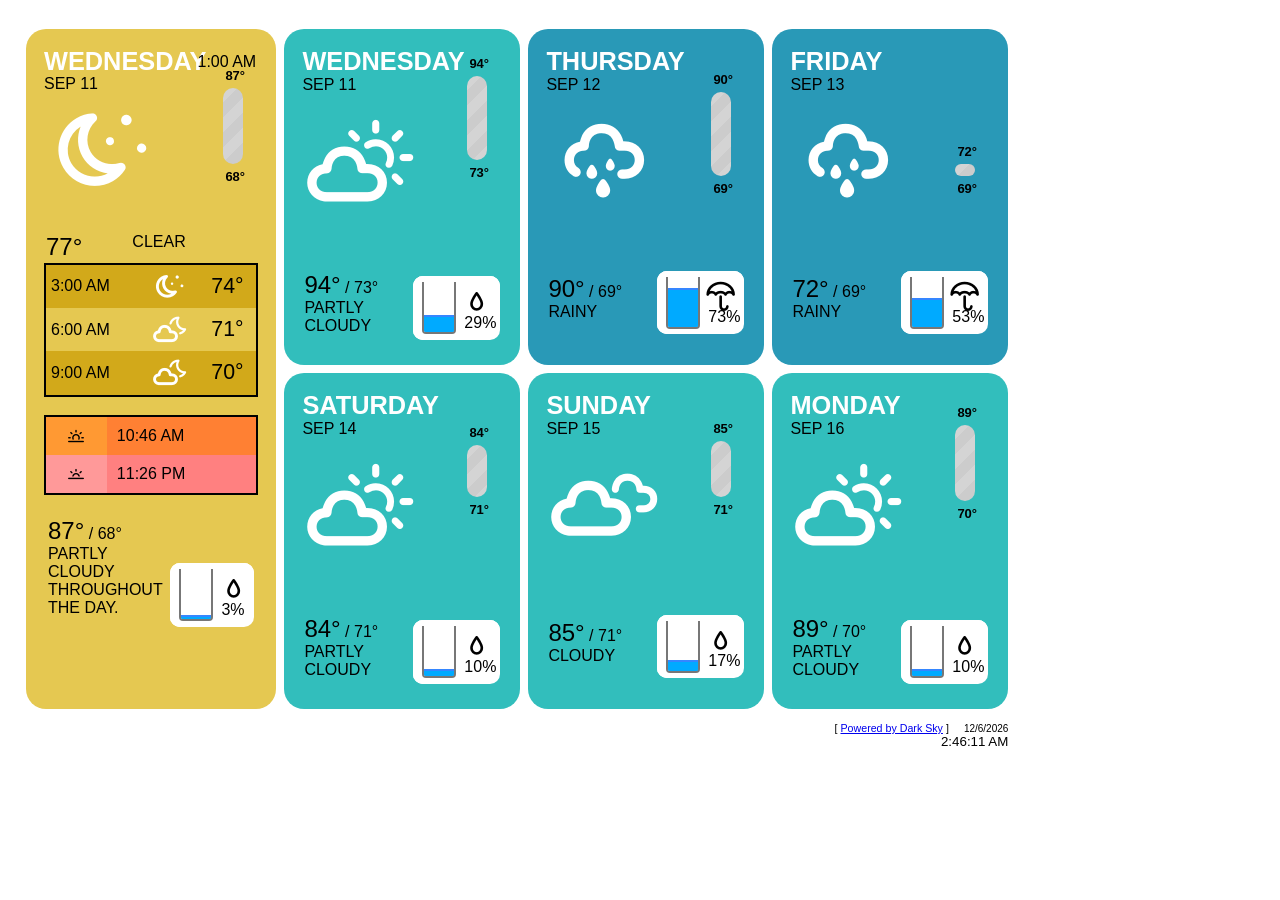
==== commit c7576dd9: "Improving candlestick CSS" ====
--- a/html/weather.html
+++ b/html/weather.html
@@ -304,8 +304,15 @@
 			var diff = todayHigh-todayLow;
 			if (diff == 0) { diff = 1; }
 			var candlestickLength = diff*4;
-			var fromTop = (isFirstPanel === true) ? -20 : ((highestHigh-todayHigh)*4) - highestHigh;
-			var totalPossibleCandlestickHeight = (highestHigh-lowestLow) * 5;
+            var fromTop = (isFirstPanel === true) ? -70 : ((highestHigh - todayHigh) * 4) - highestHigh;
+
+            var totalCandlestickArea = fromTop + candlestickLength;
+            if (totalCandlestickArea > 100) {
+                // TODO calculate
+                fromTop = -70;
+            }
+
+            var totalPossibleCandlestickHeight = (highestHigh - lowestLow) * 5;
 			if (totalPossibleCandlestickHeight < minimumCandlestickHeight) {
 				totalPossibleCandlestickHeight = minimumCandlestickHeight;
 			}
@@ -314,12 +321,14 @@
 			candleHTML += 		"<i class='weather-icon icon diw-" + weatherUtils.getWeatherIcon(icon);
 			candleHTML += 		"' title='" + icon + "'></i>";
 			candleHTML += "</td>";
-			candleHTML += "<td style='height: " + totalPossibleCandlestickHeight + "px;width:50%;'>";	
+            candleHTML += "<td style='height: " + totalPossibleCandlestickHeight + "px;width:50%;'>";	
+            candleHTML +=   "<div class='candlestick-container'>"
             candleHTML += 		"<div class='temperature-candlestick' ";
 			candleHTML += 		"style='height: " + candlestickLength + "px; top: " + fromTop + "px; background-color: " + candleColor + ";'>";
 			candleHTML += 			"<span class='candlestick_high_temp'>" + todayHigh + "&deg;</span>";
 			candleHTML += 			"<span class='candlestick_low_temp'>" + todayLow + "&deg;</span>";
 			candleHTML += 		"</div>";
+            candleHTML +=   "</div>";
 			candleHTML += "</td>";
 			candleHTML += "</tr></table>";
 			return candleHTML;
--- a/html/css/weather-bar.css
+++ b/html/css/weather-bar.css
@@ -1,11 +1,16 @@
+.candlestick-container {
+    position: relative;
+    top: -30px;
+}
 .temperature-candlestick {
-	position: relative;
+	position: absolute;
 	width: 20px;
 	margin: 18px auto 0;
 	font-size: 13px;
     font-weight: bold;
 	border-radius: 200px;
-    right: -20px;
+    top: 0px;
+    right: 10px;
 	
 	background-color: #ccc;
     background-size: 30px 30px;
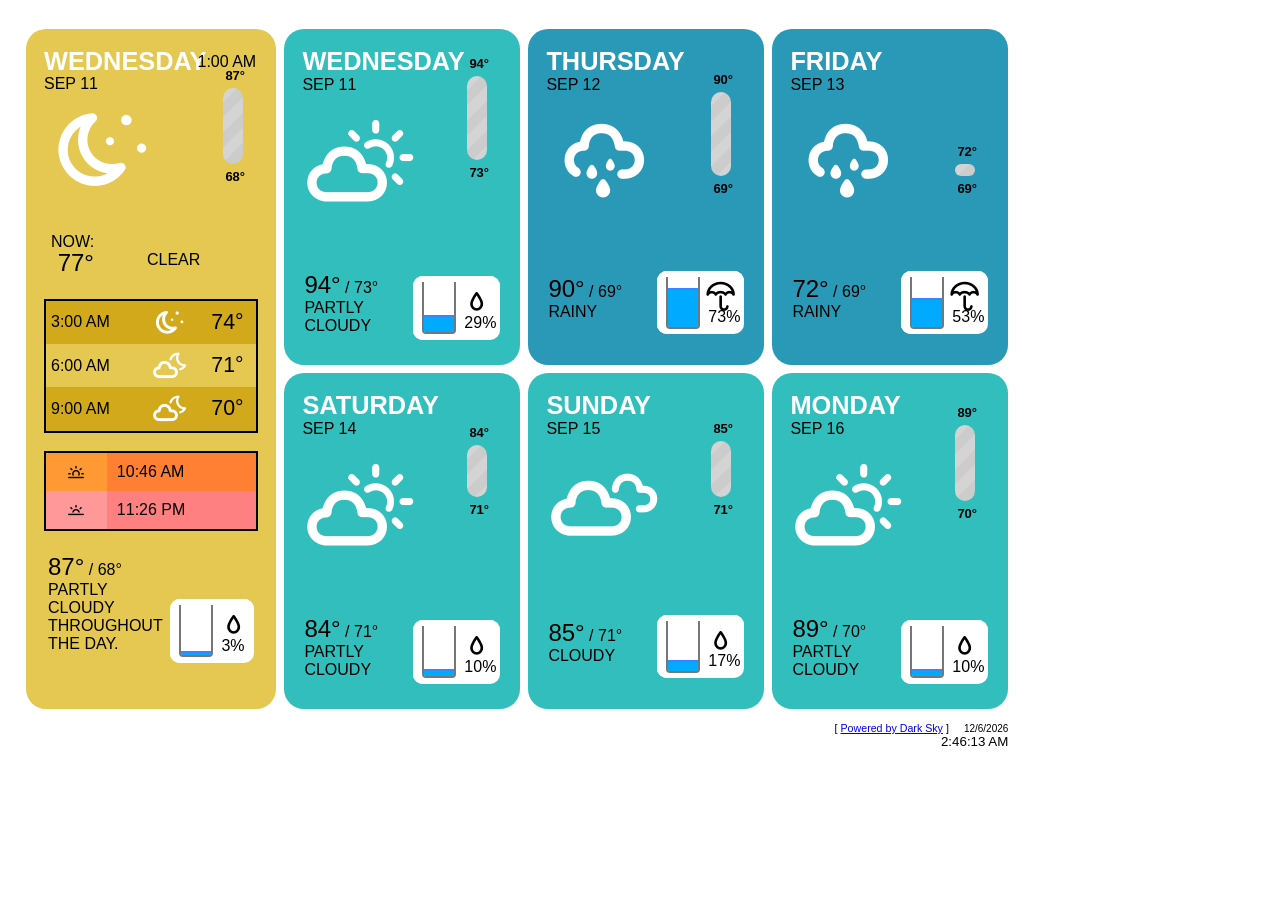
==== commit 19f48177: "Adding "now" to current temp" ====
--- a/html/weather.html
+++ b/html/weather.html
@@ -158,7 +158,8 @@
 			pageHTML += iconAndCandlestick('#ccc', weatherUtils, todayHigh, todayLow, todayHigh, todayLow, currentHour.icon, true);
 			
 			pageHTML += "<table border=0 cellpadding=0 cellspacing=2 width='100%'><tr></tr><tr><td>";
-			pageHTML += "<span class='forecast-hi'>" + Math.round(currentHour.temperature) + "&#0176;</span></td>";
+            pageHTML += "<span class='weather-uppercase now-box'>Now:</span><br/>";
+            pageHTML += "<div class='now-temp now-box'><span class='forecast-hi'>&nbsp;" + Math.round(currentHour.temperature) + "&#0176;</span></div></td>";
 			pageHTML += "<td style='align:right;'>";
 			pageHTML += "<span class='forecast-summary'>" + currentHour.summary + "</span>";
 			pageHTML += "</td></tr></table>";
--- a/html/css/style.css
+++ b/html/css/style.css
@@ -167,6 +167,14 @@
 	/*font-family: "Candara", serif; */
 	border-spacing: 8px;
     border-collapse: separate;
+}
+.now-box {
+    padding-left: 5px;
+}
+.now-temp {
+    position: relative;
+    top: -2px;
+    padding-bottom: 18px;
 }
 .forecast-summary {	
 	float:left;
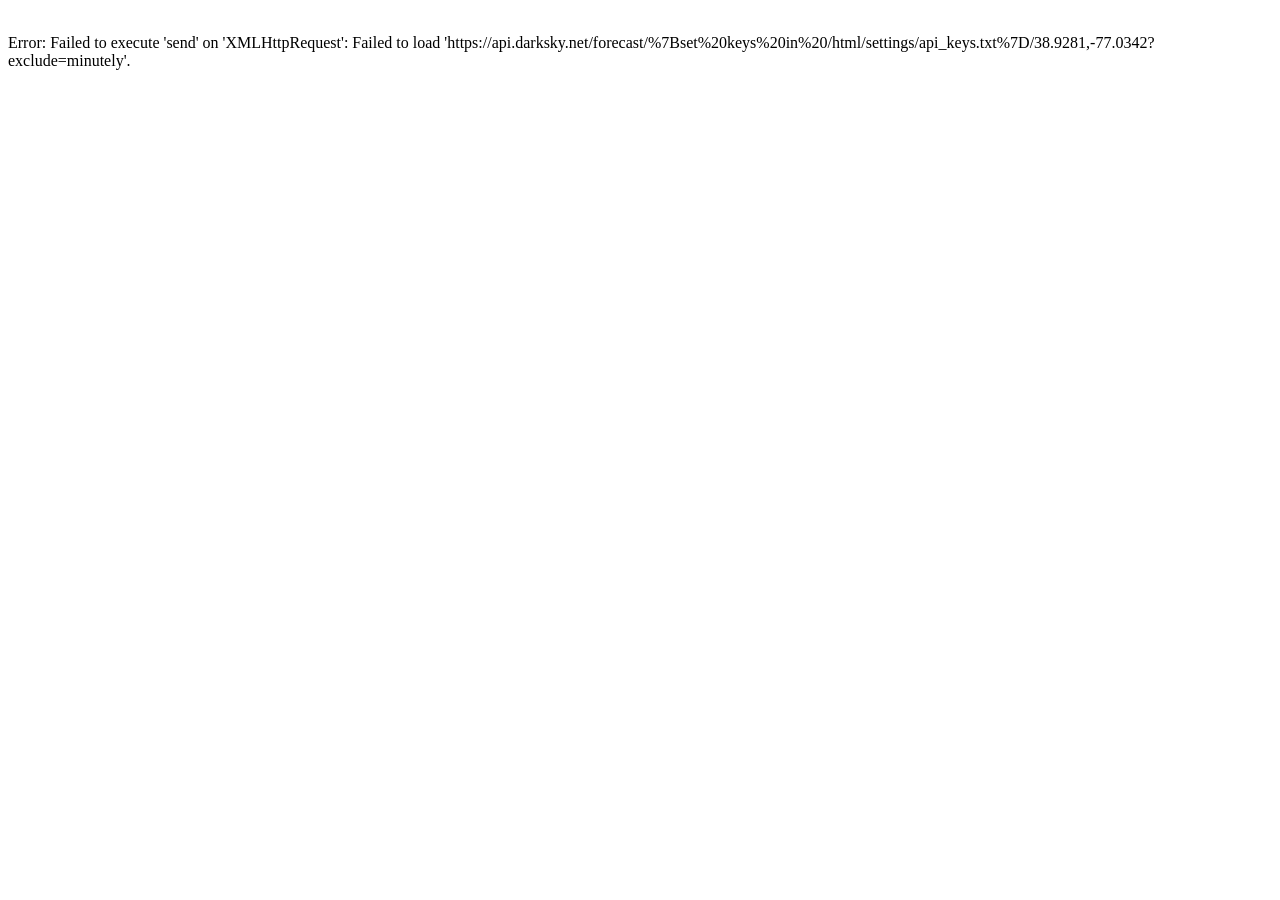
==== commit 394c2d67: "Minor candlestick fixes" ====
--- a/html/weather.html
+++ b/html/weather.html
@@ -28,7 +28,7 @@
         // --------------------------------------------------
         // UPDATE FOR STATIC DATA
         // --------------------------------------------------
-        var useStatic = true;
+        var useStatic = false;
         var staticSeason = "summer";
         var staticFileVersion = "1";
         var staticIgnoreAlerts = true;
@@ -305,12 +305,12 @@
 			var diff = todayHigh-todayLow;
 			if (diff == 0) { diff = 1; }
 			var candlestickLength = diff*4;
-            var fromTop = (isFirstPanel === true) ? -70 : ((highestHigh - todayHigh) * 4) - highestHigh;
+            var fromTop = (isFirstPanel === true) ? -65 : ((highestHigh - todayHigh) * 4) - highestHigh;
 
             var totalCandlestickArea = fromTop + candlestickLength;
             if (totalCandlestickArea > 100) {
                 // TODO calculate
-                fromTop = -70;
+                fromTop = (isFirstPanel === true) ? -60 : -70;
             }
 
             var totalPossibleCandlestickHeight = (highestHigh - lowestLow) * 5;
